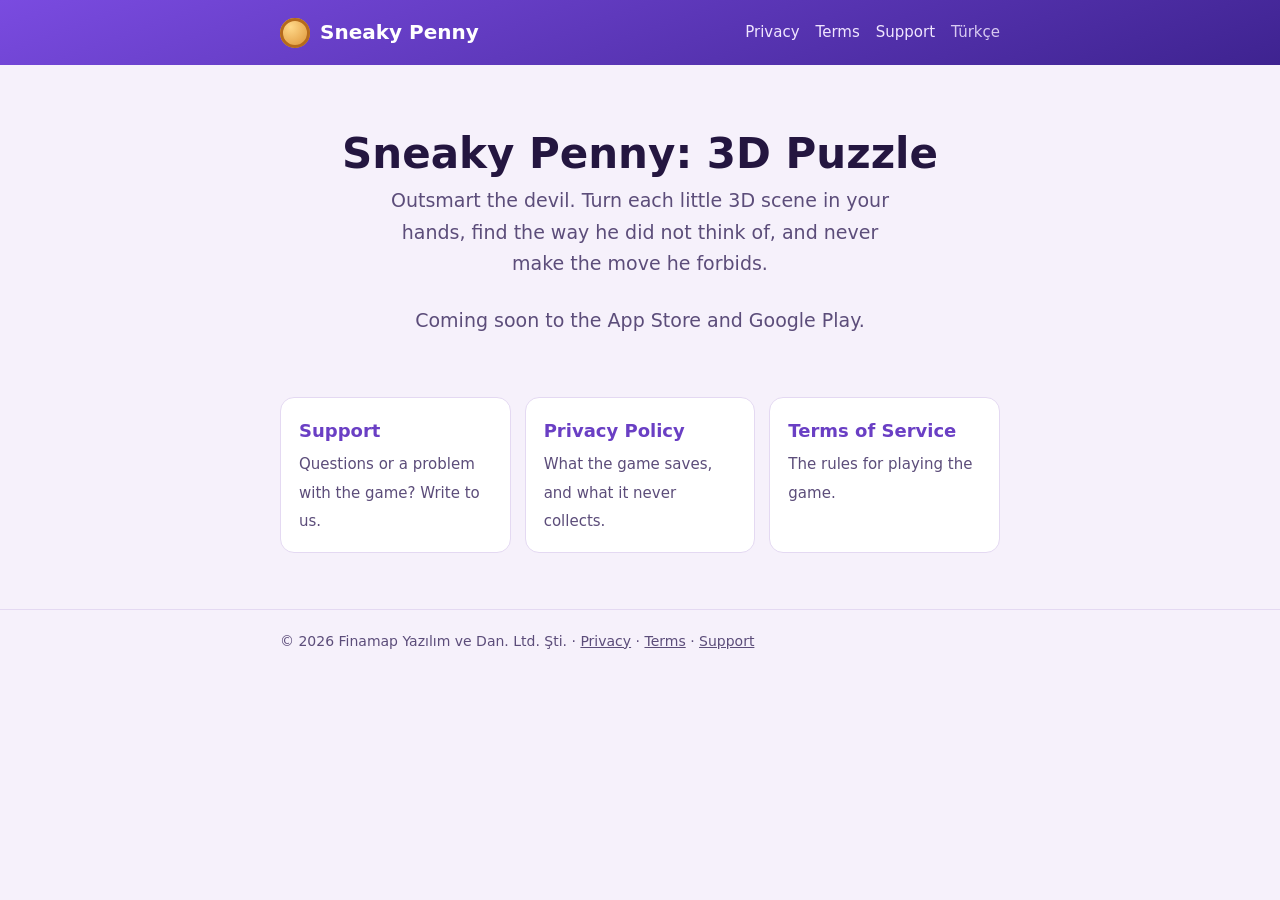
==== index.html @ abd044db "Add the Sneaky Penny website: privacy, terms and support pages English pages at the root and Turkish" ====
<!doctype html>
<html lang="en">
<head>
<meta charset="utf-8">
<meta name="viewport" content="width=device-width, initial-scale=1">
<title>Sneaky Penny: 3D Puzzle</title>
<meta name="description" content="Sneaky Penny: 3D Puzzle. Outsmart the devil, one little 3D puzzle at a time.">
<link rel="alternate" hreflang="tr" href="tr/">
<link rel="stylesheet" href="style.css">
</head>
<body>
<header class="top"><div class="inner">
  <a class="brand" href="./"><span class="coin"></span>Sneaky Penny</a>
  <nav>
    <a href="privacy/">Privacy</a>
    <a href="terms/">Terms</a>
    <a href="support/">Support</a>
    <a class="lang" href="tr/" lang="tr">Türkçe</a>
  </nav>
</div></header>
<main>
  <div class="hero">
    <h1>Sneaky Penny: 3D Puzzle</h1>
    <p>Outsmart the devil. Turn each little 3D scene in your hands, find the way he did not think of, and never make the move he forbids.</p>
    <p>Coming soon to the App Store and Google Play.</p>
  </div>
  <div class="cards">
    <a class="card" href="support/"><strong>Support</strong><span>Questions or a problem with the game? Write to us.</span></a>
    <a class="card" href="privacy/"><strong>Privacy Policy</strong><span>What the game saves, and what it never collects.</span></a>
    <a class="card" href="terms/"><strong>Terms of Service</strong><span>The rules for playing the game.</span></a>
  </div>
</main>
<footer><div class="inner">
  © 2026 Finamap Yazılım ve Dan. Ltd. Şti. · <a href="privacy/">Privacy</a> · <a href="terms/">Terms</a> · <a href="support/">Support</a>
</div></footer>
</body>
</html>
---- style.css ----
:root {
  --bg: #f6f1fb;
  --card: #ffffff;
  --ink: #241640;
  --soft: #5c4d7a;
  --line: #e4d9f2;
  --brand: #6a3fc4;
  --brand-deep: #3e2390;
  --gold: #f2a51c;
}
@media (prefers-color-scheme: dark) {
  :root {
    --bg: #150c26;
    --card: #1f1436;
    --ink: #f1eafc;
    --soft: #b9a9d8;
    --line: #35255a;
    --brand: #a985ff;
    --brand-deep: #2a1960;
    --gold: #ffbf3c;
  }
}
* { box-sizing: border-box; }
html { -webkit-text-size-adjust: 100%; }
body {
  margin: 0;
  background: var(--bg);
  color: var(--ink);
  font: 17px/1.65 system-ui, -apple-system, "Segoe UI", Roboto, "Helvetica Neue", Arial, sans-serif;
}
a { color: var(--brand); }
a:hover { text-decoration: none; }

.top {
  background: linear-gradient(160deg, #7a4be0, #3e2390);
  color: #fff;
}
.top .inner, main, footer .inner {
  max-width: 760px;
  margin: 0 auto;
  padding: 0 20px;
}
.top .inner {
  display: flex;
  flex-wrap: wrap;
  align-items: center;
  gap: 8px 20px;
  padding-top: 16px;
  padding-bottom: 16px;
}
.brand {
  display: flex;
  align-items: center;
  gap: 10px;
  margin-right: auto;
  color: #fff;
  font-weight: 800;
  font-size: 20px;
  text-decoration: none;
}
.coin {
  width: 30px;
  height: 30px;
  border-radius: 50%;
  background: radial-gradient(circle at 35% 30%, #ffd98a, #d98a2b);
  box-shadow: inset 0 0 0 3px #b56a1c;
}
nav { display: flex; flex-wrap: wrap; gap: 4px 16px; }
nav a { color: #f0e6ff; text-decoration: none; font-size: 15px; }
nav a:hover, nav a[aria-current="page"] { color: #fff; text-decoration: underline; }
nav .lang { opacity: .85; }

main { padding-top: 36px; padding-bottom: 56px; }
h1 { font-size: 34px; line-height: 1.2; margin: 0 0 6px; }
h2 { font-size: 21px; line-height: 1.3; margin: 34px 0 8px; }
p, ul { margin: 0 0 14px; }
ul { padding-left: 22px; }
li { margin-bottom: 6px; }
.updated { color: var(--soft); font-size: 15px; margin-bottom: 22px; }
.summary {
  background: var(--card);
  border: 1px solid var(--line);
  border-left: 5px solid var(--gold);
  border-radius: 12px;
  padding: 16px 18px;
  margin: 0 0 8px;
}
.summary p:last-child { margin-bottom: 0; }

.hero { text-align: center; padding: 28px 0 8px; }
.hero h1 { font-size: 42px; }
.hero p { color: var(--soft); font-size: 19px; max-width: 520px; margin: 0 auto 26px; }
.cards { display: grid; gap: 14px; grid-template-columns: repeat(auto-fit, minmax(210px, 1fr)); margin-top: 26px; }
.card {
  display: block;
  background: var(--card);
  border: 1px solid var(--line);
  border-radius: 14px;
  padding: 18px;
  color: var(--ink);
  text-decoration: none;
}
.card:hover { border-color: var(--brand); }
.card strong { display: block; font-size: 18px; margin-bottom: 4px; color: var(--brand); }
.card span { color: var(--soft); font-size: 15px; }
.mail {
  display: inline-block;
  background: var(--brand);
  color: #fff;
  font-weight: 700;
  text-decoration: none;
  border-radius: 12px;
  padding: 12px 20px;
  margin: 6px 0 18px;
}
@media (prefers-color-scheme: dark) { .mail { color: #150c26; } }

footer { border-top: 1px solid var(--line); color: var(--soft); font-size: 14px; }
footer .inner { padding-top: 20px; padding-bottom: 28px; }
footer a { color: var(--soft); }
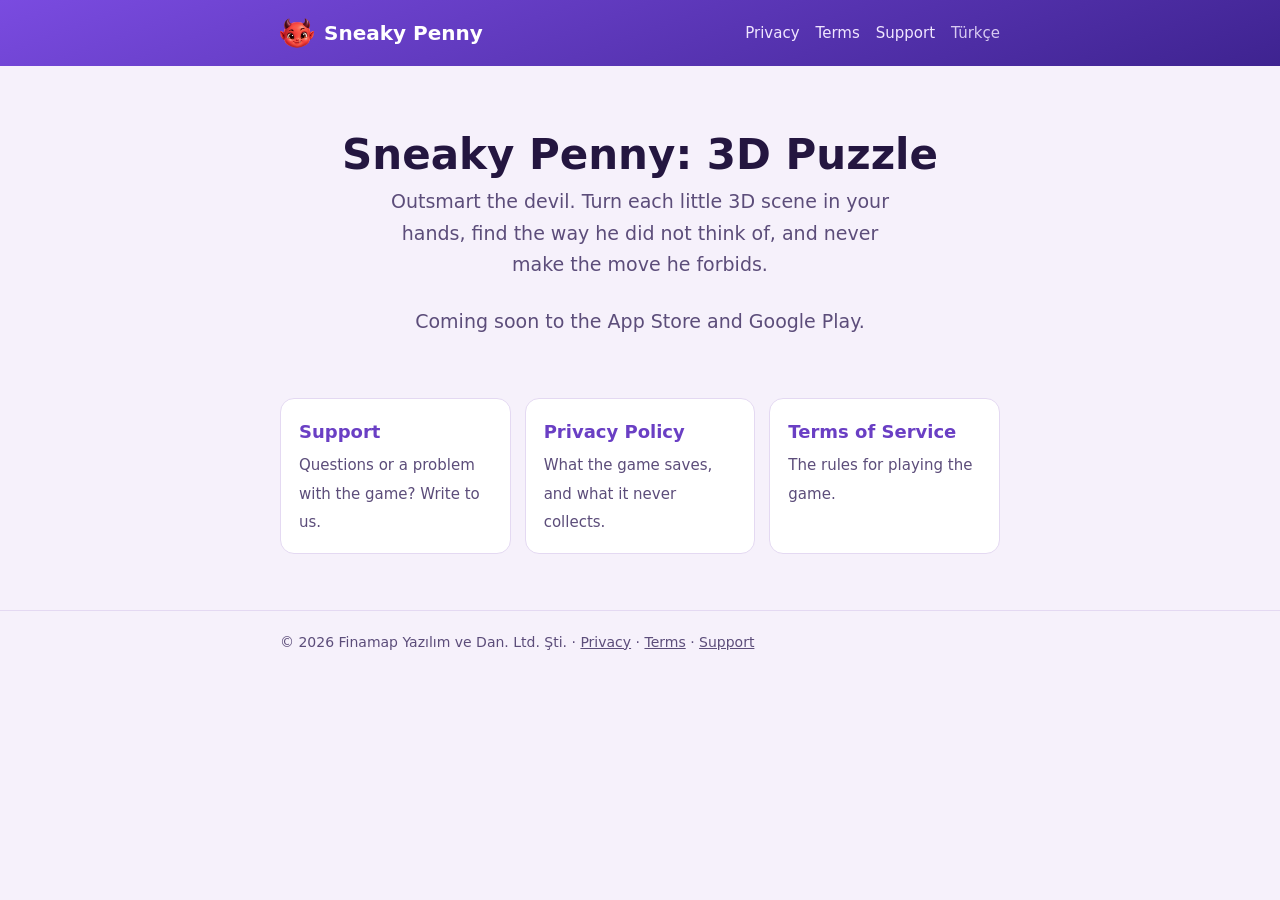
==== commit d32508ec: "Show the game's devil emoji beside the site name Replaces the drawn coin in the header of every page" ====
--- a/index.html
+++ b/index.html
@@ -10,7 +10,7 @@
 </head>
 <body>
 <header class="top"><div class="inner">
-  <a class="brand" href="./"><span class="coin"></span>Sneaky Penny</a>
+  <a class="brand" href="./"><img class="devil" src="devil.png" alt="" width="34" height="34">Sneaky Penny</a>
   <nav>
     <a href="privacy/">Privacy</a>
     <a href="terms/">Terms</a>
--- a/style.css
+++ b/style.css
@@ -58,13 +58,7 @@
   font-size: 20px;
   text-decoration: none;
 }
-.coin {
-  width: 30px;
-  height: 30px;
-  border-radius: 50%;
-  background: radial-gradient(circle at 35% 30%, #ffd98a, #d98a2b);
-  box-shadow: inset 0 0 0 3px #b56a1c;
-}
+.devil { width: 34px; height: 34px; display: block; }
 nav { display: flex; flex-wrap: wrap; gap: 4px 16px; }
 nav a { color: #f0e6ff; text-decoration: none; font-size: 15px; }
 nav a:hover, nav a[aria-current="page"] { color: #fff; text-decoration: underline; }
